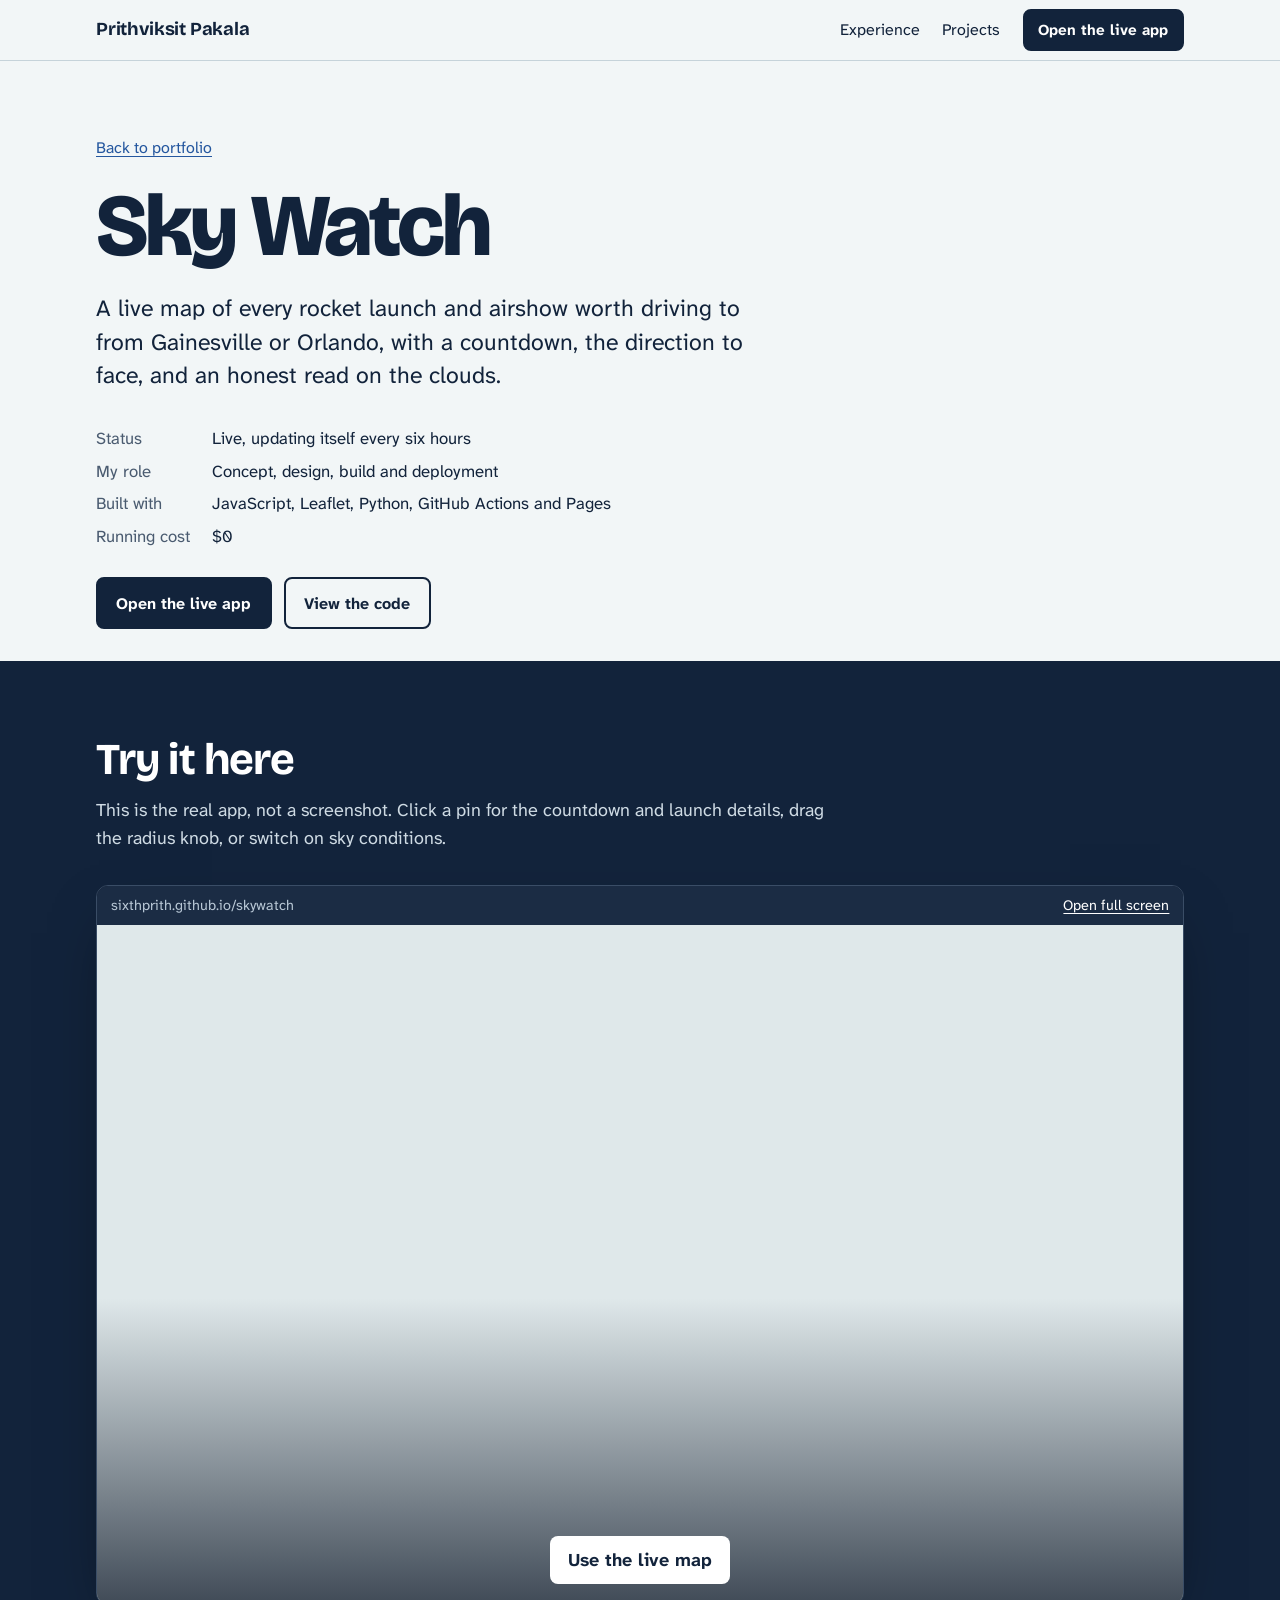
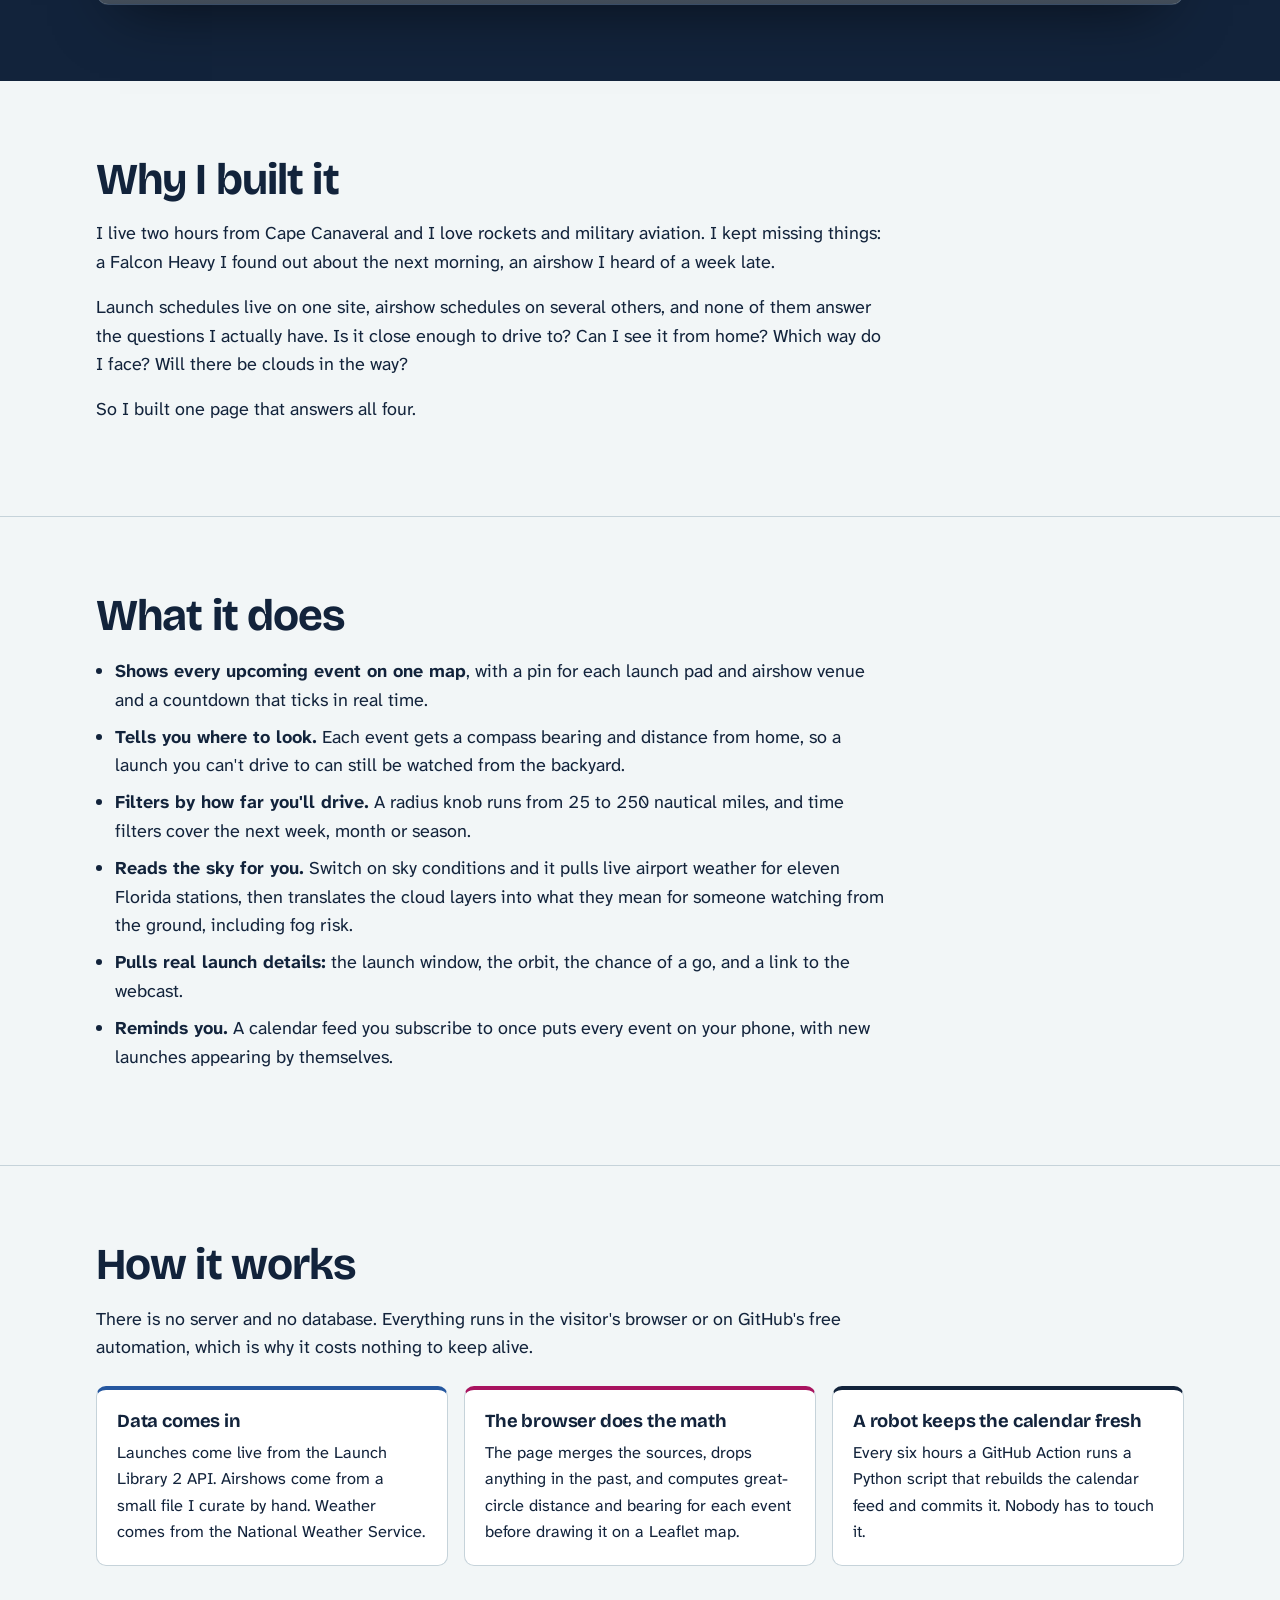
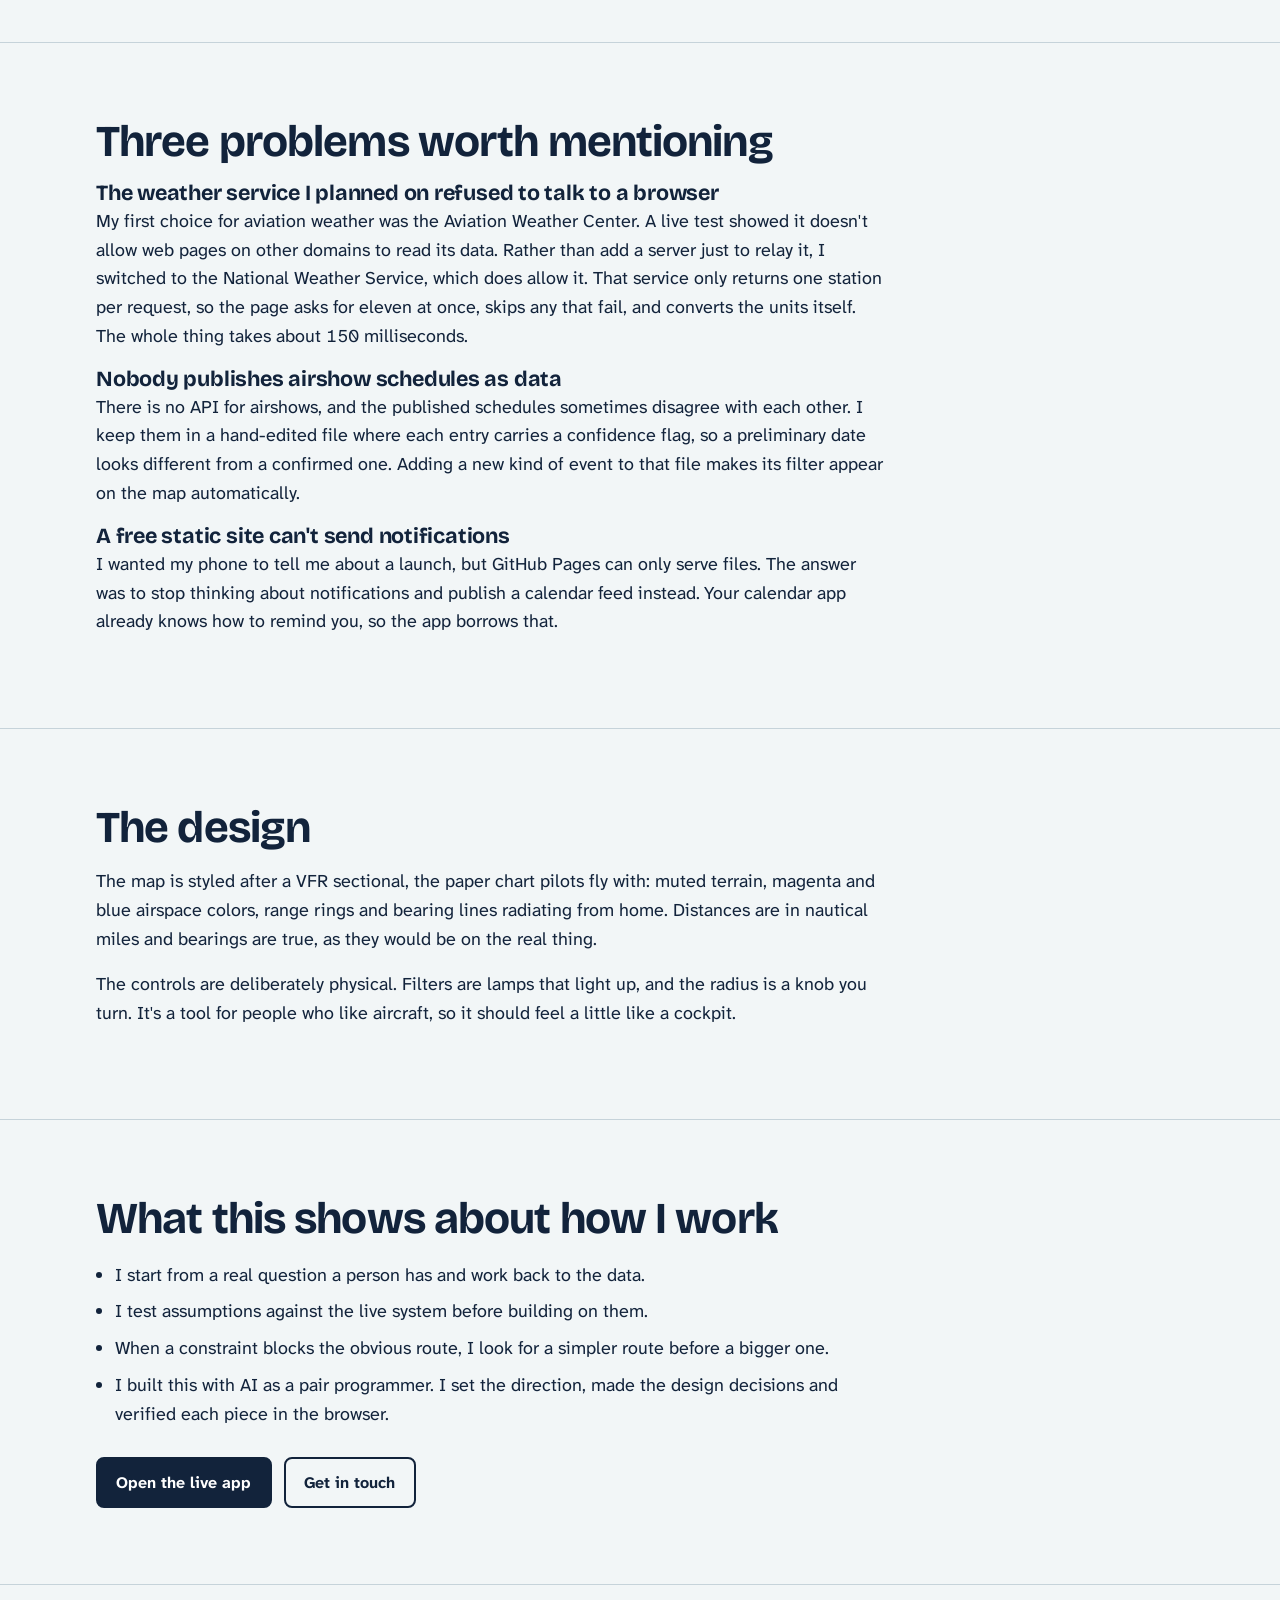
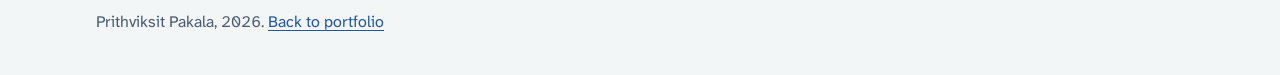
==== sky-watch.html @ 0f458277 "Add files via upload" ====
<!doctype html>
<html lang="en">
<head>
<meta charset="utf-8">
<meta name="viewport" content="width=device-width, initial-scale=1">
<title>Sky Watch | Prithviksit Pakala</title>
<meta name="description" content="How I built Sky Watch, a live map of rocket launches and airshows within driving distance of Gainesville and Orlando, Florida.">
<meta property="og:title" content="Sky Watch: a launch and airshow tracker for the Space Coast">
<meta property="og:description" content="Live launch data, real aviation weather, zero hosting cost.">
<link rel="preconnect" href="https://fonts.googleapis.com">
<link rel="preconnect" href="https://fonts.gstatic.com" crossorigin>
<link href="https://fonts.googleapis.com/css2?family=Atkinson+Hyperlegible+Next:wght@400;700&family=Bricolage+Grotesque:opsz,wght@12..96,700;12..96,800&display=swap" rel="stylesheet">
<link rel="stylesheet" href="style.css">
</head>
<body>
<a class="skip" href="#main">Skip to content</a>

<header class="top">
  <div class="wrap">
    <a class="brand" href="index.html">Prithviksit Pakala</a>
    <nav aria-label="Main">
      <a class="hide-sm" href="index.html#experience">Experience</a>
      <a class="hide-sm" href="index.html#projects">Projects</a>
      <a class="btn small" href="https://sixthprith.github.io/skywatch/" target="_blank" rel="noopener">Open the live app</a>
    </nav>
  </div>
</header>

<main id="main">

<div class="case-hero">
  <div class="wrap">
    <a class="back" href="index.html">Back to portfolio</a>
    <h1>Sky Watch</h1>
    <p class="lede">A live map of every rocket launch and airshow worth driving to from Gainesville or Orlando, with a countdown, the direction to face, and an honest read on the clouds.</p>
    <ul class="facts">
      <li><span>Status</span> Live, updating itself every six hours</li>
      <li><span>My role</span> Concept, design, build and deployment</li>
      <li><span>Built with</span> JavaScript, Leaflet, Python, GitHub Actions and Pages</li>
      <li><span>Running cost</span> $0</li>
    </ul>
    <div class="actions">
      <a class="btn" href="https://sixthprith.github.io/skywatch/" target="_blank" rel="noopener">Open the live app</a>
      <a class="btn ghost" href="https://github.com/sixthprith/skywatch" target="_blank" rel="noopener">View the code</a>
    </div>
  </div>
</div>

<section class="demo">
  <div class="wrap">
    <div class="head">
      <h2>Try it here</h2>
      <p>This is the real app, not a screenshot. Click a pin for the countdown and launch details, drag the radius knob, or switch on sky conditions.</p>
    </div>
    <div class="frame tall">
      <div class="bar"><span>sixthprith.github.io/skywatch</span><a href="https://sixthprith.github.io/skywatch/" target="_blank" rel="noopener">Open full screen</a></div>
      <div class="view">
        <iframe src="https://sixthprith.github.io/skywatch/" title="Sky Watch live app" loading="lazy" tabindex="-1"></iframe>
        <button class="cover" type="button" data-unlock><span>Use the live map</span></button>
      </div>
    </div>
  </div>
</section>

<section class="prose">
  <div class="wrap">
    <h2>Why I built it</h2>
    <p>I live two hours from Cape Canaveral and I love rockets and military aviation. I kept missing things: a Falcon Heavy I found out about the next morning, an airshow I heard of a week late.</p>
    <p>Launch schedules live on one site, airshow schedules on several others, and none of them answer the questions I actually have. Is it close enough to drive to? Can I see it from home? Which way do I face? Will there be clouds in the way?</p>
    <p>So I built one page that answers all four.</p>
  </div>
</section>

<section class="prose">
  <div class="wrap">
    <h2>What it does</h2>
    <ul>
      <li><strong>Shows every upcoming event on one map</strong>, with a pin for each launch pad and airshow venue and a countdown that ticks in real time.</li>
      <li><strong>Tells you where to look.</strong> Each event gets a compass bearing and distance from home, so a launch you can't drive to can still be watched from the backyard.</li>
      <li><strong>Filters by how far you'll drive.</strong> A radius knob runs from 25 to 250 nautical miles, and time filters cover the next week, month or season.</li>
      <li><strong>Reads the sky for you.</strong> Switch on sky conditions and it pulls live airport weather for eleven Florida stations, then translates the cloud layers into what they mean for someone watching from the ground, including fog risk.</li>
      <li><strong>Pulls real launch details:</strong> the launch window, the orbit, the chance of a go, and a link to the webcast.</li>
      <li><strong>Reminds you.</strong> A calendar feed you subscribe to once puts every event on your phone, with new launches appearing by themselves.</li>
    </ul>
  </div>
</section>

<section class="prose">
  <div class="wrap">
    <h2>How it works</h2>
    <p>There is no server and no database. Everything runs in the visitor's browser or on GitHub's free automation, which is why it costs nothing to keep alive.</p>
    <div class="flow">
      <div>
        <h3>Data comes in</h3>
        <p>Launches come live from the Launch Library 2 API. Airshows come from a small file I curate by hand. Weather comes from the National Weather Service.</p>
      </div>
      <div>
        <h3>The browser does the math</h3>
        <p>The page merges the sources, drops anything in the past, and computes great-circle distance and bearing for each event before drawing it on a Leaflet map.</p>
      </div>
      <div>
        <h3>A robot keeps the calendar fresh</h3>
        <p>Every six hours a GitHub Action runs a Python script that rebuilds the calendar feed and commits it. Nobody has to touch it.</p>
      </div>
    </div>
  </div>
</section>

<section class="prose">
  <div class="wrap">
    <h2>Three problems worth mentioning</h2>

    <h3>The weather service I planned on refused to talk to a browser</h3>
    <p>My first choice for aviation weather was the Aviation Weather Center. A live test showed it doesn't allow web pages on other domains to read its data. Rather than add a server just to relay it, I switched to the National Weather Service, which does allow it. That service only returns one station per request, so the page asks for eleven at once, skips any that fail, and converts the units itself. The whole thing takes about 150 milliseconds.</p>

    <h3>Nobody publishes airshow schedules as data</h3>
    <p>There is no API for airshows, and the published schedules sometimes disagree with each other. I keep them in a hand-edited file where each entry carries a confidence flag, so a preliminary date looks different from a confirmed one. Adding a new kind of event to that file makes its filter appear on the map automatically.</p>

    <h3>A free static site can't send notifications</h3>
    <p>I wanted my phone to tell me about a launch, but GitHub Pages can only serve files. The answer was to stop thinking about notifications and publish a calendar feed instead. Your calendar app already knows how to remind you, so the app borrows that.</p>
  </div>
</section>

<section class="prose">
  <div class="wrap">
    <h2>The design</h2>
    <p>The map is styled after a VFR sectional, the paper chart pilots fly with: muted terrain, magenta and blue airspace colors, range rings and bearing lines radiating from home. Distances are in nautical miles and bearings are true, as they would be on the real thing.</p>
    <p>The controls are deliberately physical. Filters are lamps that light up, and the radius is a knob you turn. It's a tool for people who like aircraft, so it should feel a little like a cockpit.</p>
  </div>
</section>

<section class="prose">
  <div class="wrap">
    <h2>What this shows about how I work</h2>
    <ul>
      <li>I start from a real question a person has and work back to the data.</li>
      <li>I test assumptions against the live system before building on them.</li>
      <li>When a constraint blocks the obvious route, I look for a simpler route before a bigger one.</li>
      <li>I built this with AI as a pair programmer. I set the direction, made the design decisions and verified each piece in the browser.</li>
    </ul>
    <div class="actions">
      <a class="btn" href="https://sixthprith.github.io/skywatch/" target="_blank" rel="noopener">Open the live app</a>
      <a class="btn ghost" href="index.html#contact">Get in touch</a>
    </div>
  </div>
</section>

</main>

<footer>
  <div class="wrap">Prithviksit Pakala, 2026. <a href="index.html">Back to portfolio</a></div>
</footer>

<script>
  document.querySelectorAll('[data-unlock]').forEach(function (b) {
    b.addEventListener('click', function () {
      var f = b.parentNode.querySelector('iframe');
      f.removeAttribute('tabindex');
      b.remove();
      f.focus();
    });
  });
</script>
</body>
</html>
---- style.css ----
/* Prithviksit Pakala — portfolio
   Palette borrowed from a VFR sectional chart: cool chart paper, ink navy,
   airspace magenta and blue. */
:root {
  --paper: #f2f6f7;
  --panel: #ffffff;
  --wash: #e2ebef;
  --line: #c6d3da;
  --ink: #12233b;
  --muted: #4a5b70;
  --magenta: #a8135f;
  --blue: #25579f;
  --display: "Bricolage Grotesque", "Arial Narrow", system-ui, sans-serif;
  --body: "Atkinson Hyperlegible Next", "Atkinson Hyperlegible", system-ui, -apple-system, "Segoe UI", sans-serif;
}

*, *::before, *::after { box-sizing: border-box; }
html { scroll-behavior: smooth; -webkit-text-size-adjust: 100%; }
body {
  margin: 0;
  background: var(--paper);
  color: var(--ink);
  font-family: var(--body);
  font-size: 1.125rem;
  line-height: 1.6;
  font-variant-numeric: tabular-nums;
}
img, svg, iframe { max-width: 100%; display: block; }
a { color: var(--blue); text-underline-offset: 0.18em; text-decoration-thickness: 1px; }
a:hover { color: var(--magenta); }
:focus-visible { outline: 3px solid var(--magenta); outline-offset: 3px; border-radius: 4px; }

.wrap { width: min(100% - 2.5rem, 68rem); margin-inline: auto; }
.skip { position: absolute; left: -999px; }
.skip:focus { left: 1rem; top: 1rem; background: var(--panel); padding: 0.5rem 1rem; z-index: 20; }

/* ---------- header ---------- */
.top {
  position: sticky; top: 0; z-index: 10;
  background: rgba(242, 246, 247, 0.92);
  backdrop-filter: blur(8px);
  border-bottom: 1px solid var(--line);
}
.top .wrap { display: flex; align-items: center; justify-content: space-between; gap: 1rem; min-height: 3.75rem; }
.brand { font-family: var(--display); font-weight: 700; font-size: 1.15rem; color: var(--ink); text-decoration: none; letter-spacing: -0.01em; }
.top nav { display: flex; align-items: center; gap: 1.4rem; font-size: 1rem; }
.top nav a { color: var(--ink); text-decoration: none; }
.top nav a:hover { color: var(--magenta); }
.top nav a.btn { color: #fff; }
@media (max-width: 720px) { .top nav a.hide-sm { display: none; } }

/* ---------- buttons ---------- */
.btn {
  display: inline-block;
  font: inherit; font-weight: 700; font-size: 1rem;
  padding: 0.7rem 1.15rem;
  border-radius: 8px;
  border: 2px solid var(--ink);
  background: var(--ink); color: #fff;
  text-decoration: none; cursor: pointer;
}
.btn:hover { background: var(--magenta); border-color: var(--magenta); color: #fff; }
.btn.ghost { background: transparent; color: var(--ink); }
.btn.ghost:hover { background: var(--ink); border-color: var(--ink); color: #fff; }
.btn.small { padding: 0.4rem 0.85rem; font-size: 0.95rem; }
.actions { display: flex; flex-wrap: wrap; gap: 0.75rem; margin-top: 1.75rem; }

/* ---------- type ---------- */
h1, h2, h3 { font-family: var(--display); line-height: 1.05; letter-spacing: -0.02em; margin: 0; }
h1 { font-size: clamp(2.9rem, 8.2vw, 6rem); font-weight: 800; letter-spacing: -0.035em; line-height: 0.95; }
h2 { font-size: clamp(1.9rem, 4vw, 2.75rem); font-weight: 700; }
h3 { font-size: 1.35rem; font-weight: 700; line-height: 1.2; letter-spacing: -0.01em; }
p { margin: 0 0 1rem; max-width: 62ch; }
.lede { font-size: clamp(1.2rem, 2.2vw, 1.45rem); line-height: 1.45; max-width: 34ch; margin-top: 1.5rem; }
.muted { color: var(--muted); }

/* ---------- hero ---------- */
.hero { padding: clamp(2.5rem, 7vw, 5.5rem) 0 clamp(2.5rem, 6vw, 4.5rem); }
.hero .wrap { display: grid; grid-template-columns: 1.15fr 0.85fr; gap: clamp(1.5rem, 5vw, 4rem); align-items: center; }
.hero figure { margin: 0; }
.hero figcaption { font-size: 1rem; color: var(--muted); margin-top: 0.75rem; max-width: 40ch; }
.facts { list-style: none; padding: 0; margin: 2rem 0 0; display: grid; gap: 0.35rem; font-size: 1.05rem; }
.facts li { display: grid; grid-template-columns: 6.5rem 1fr; gap: 0.75rem; }
.facts span { color: var(--muted); }
@media (max-width: 860px) {
  .hero .wrap { grid-template-columns: 1fr; }
  .hero figure { max-width: 22rem; }
}

/* chart illustration */
.chart .ring { fill: none; stroke: var(--blue); stroke-width: 1.2; opacity: 0.55; }
.chart .ring.dash { stroke-dasharray: 5 6; }
.chart .tick { stroke: var(--ink); stroke-width: 1; opacity: 0.45; }
.chart .bearing { stroke: var(--magenta); stroke-width: 2.5; stroke-linecap: round; stroke-dasharray: 164; stroke-dashoffset: 164; animation: draw 1.4s 0.4s ease-out forwards; }
.chart .dot { fill: var(--ink); }
.chart .pin { fill: var(--magenta); }
.chart text { font-family: var(--body); font-size: 12.5px; fill: var(--ink); }
.chart text.soft { fill: var(--muted); font-size: 11px; }
.chart text.hot { fill: var(--magenta); font-weight: 700; }
@keyframes draw { to { stroke-dashoffset: 0; } }
@media (prefers-reduced-motion: reduce) {
  .chart .bearing { animation: none; stroke-dashoffset: 0; }
  html { scroll-behavior: auto; }
}

/* ---------- sections ---------- */
section { padding: clamp(2.75rem, 6vw, 4.75rem) 0; }
section + section { border-top: 1px solid var(--line); }
.head { margin-bottom: 2rem; }
.head p { margin-top: 0.75rem; color: var(--muted); }

/* featured project */
.feature { background: var(--ink); color: #eef3f6; border-top: 0; }
.feature + section { border-top: 0; }
.feature .wrap { display: grid; grid-template-columns: 0.9fr 1.1fr; gap: clamp(1.5rem, 4vw, 3.5rem); align-items: center; }
.feature h2 { color: #fff; }
.feature p { color: #cfdbe4; }
.feature .tagline { color: #f3a9cf; font-weight: 700; margin-bottom: 0.6rem; }
.feature .btn { background: #fff; color: var(--ink); border-color: #fff; }
.feature .btn:hover { background: var(--magenta); border-color: var(--magenta); color: #fff; }
.feature .btn.ghost { background: transparent; color: #fff; border-color: #8fa3b8; }
.feature .btn.ghost:hover { background: #fff; color: var(--ink); border-color: #fff; }
@media (max-width: 860px) { .feature .wrap { grid-template-columns: 1fr; } }

/* live app frame */
.frame { border-radius: 12px; overflow: hidden; background: #0b1626; border: 1px solid #3a4d66; box-shadow: 0 24px 60px -24px rgba(0, 0, 0, 0.6); }
.frame .bar { display: flex; align-items: center; justify-content: space-between; gap: 0.75rem; padding: 0.5rem 0.85rem; font-size: 0.9rem; color: #b9c8d6; background: #1b2c44; }
.frame .bar a { color: #fff; }
.frame .view { position: relative; aspect-ratio: 4 / 3; }
.frame.tall .view { aspect-ratio: 16 / 10; min-height: 26rem; }
.frame iframe { width: 100%; height: 100%; border: 0; background: #dfe8ea; }
.frame .cover {
  position: absolute; inset: 0; display: grid; place-items: end center; padding-bottom: 1.25rem;
  background: linear-gradient(to top, rgba(11, 22, 38, 0.75), rgba(11, 22, 38, 0) 45%);
  border: 0; cursor: pointer; font: inherit;
}
.frame .cover span { background: #fff; color: var(--ink); font-weight: 700; padding: 0.6rem 1.1rem; border-radius: 8px; }
.frame .cover:hover span { background: var(--magenta); color: #fff; }

/* experience timeline — a real sequence, so it gets a spine */
.route { list-style: none; margin: 0; padding: 0; }
.route > li { display: grid; grid-template-columns: 11rem 1fr; gap: 1.5rem; padding: 0 0 2.5rem; position: relative; }
.route > li:last-child { padding-bottom: 0; }
.route .when { color: var(--muted); font-size: 1rem; padding-top: 0.2rem; }
.route .what { border-left: 2px solid var(--line); padding-left: 1.75rem; position: relative; }
.route .what::before { content: ""; position: absolute; left: -8px; top: 0.4rem; width: 14px; height: 14px; border-radius: 50%; background: var(--paper); border: 3px solid var(--magenta); }
.route .org { color: var(--muted); margin: 0.2rem 0 0.75rem; }
.route ul { margin: 0; padding-left: 1.1rem; max-width: 64ch; }
.route ul li { margin-bottom: 0.4rem; }
.route strong { color: var(--ink); }
@media (max-width: 720px) {
  .route > li { grid-template-columns: 1fr; gap: 0.35rem; }
}

/* two-up project notes */
.pair { display: grid; grid-template-columns: repeat(2, 1fr); gap: 1.25rem; }
.note { background: var(--panel); border: 1px solid var(--line); border-radius: 12px; padding: 1.6rem; }
.note h3 { margin-bottom: 0.6rem; }
.note p:last-child { margin-bottom: 0; }
.note .result { font-weight: 700; color: var(--magenta); }
@media (max-width: 720px) { .pair { grid-template-columns: 1fr; } }

/* skills + education as plain definition rows */
.rows { margin: 0; display: grid; gap: 0; }
.rows > div { display: grid; grid-template-columns: 14rem 1fr; gap: 1.5rem; padding: 1.1rem 0; border-top: 1px solid var(--line); }
.rows > div:first-child { border-top: 0; padding-top: 0; }
.rows dt { font-family: var(--display); font-weight: 700; font-size: 1.15rem; }
.rows dd { margin: 0; max-width: 62ch; }
.rows dd small { display: block; color: var(--muted); font-size: 1rem; }
@media (max-width: 720px) { .rows > div { grid-template-columns: 1fr; gap: 0.25rem; } }

/* contact */
.contact h2 { font-size: clamp(2.2rem, 6vw, 4rem); max-width: 16ch; }
footer { border-top: 1px solid var(--line); padding: 1.5rem 0 2.5rem; color: var(--muted); font-size: 1rem; }

/* ---------- case study page ---------- */
.case-hero { padding: clamp(2.5rem, 6vw, 4.5rem) 0 2rem; }
.case-hero h1 { font-size: clamp(2.8rem, 8vw, 5.5rem); }
.case-hero .lede { max-width: 46ch; }
.back { display: inline-block; margin-bottom: 1.5rem; font-size: 1rem; }
.prose h2 { margin-bottom: 1rem; }
.prose p, .prose ul { max-width: 66ch; }
.prose ul { padding-left: 1.2rem; }
.prose li { margin-bottom: 0.5rem; }
.flow { display: grid; grid-template-columns: repeat(3, 1fr); gap: 1rem; margin-top: 1.5rem; }
.flow div { background: var(--panel); border: 1px solid var(--line); border-top: 4px solid var(--blue); border-radius: 10px; padding: 1.25rem; }
.flow div:nth-child(2) { border-top-color: var(--magenta); }
.flow div:nth-child(3) { border-top-color: var(--ink); }
.flow h3 { font-size: 1.15rem; margin-bottom: 0.5rem; }
.flow p { font-size: 1.02rem; margin: 0; }
@media (max-width: 820px) { .flow { grid-template-columns: 1fr; } }
.demo { background: var(--ink); border-top: 0; }
.demo h2, .demo p { color: #fff; }
.demo p { color: #cfdbe4; }
.demo + section { border-top: 0; }

/* three project notes */
.pair.trio { grid-template-columns: repeat(3, 1fr); }
@media (max-width: 900px) { .pair.trio { grid-template-columns: 1fr; } }
.route .when { line-height: 1.45; }
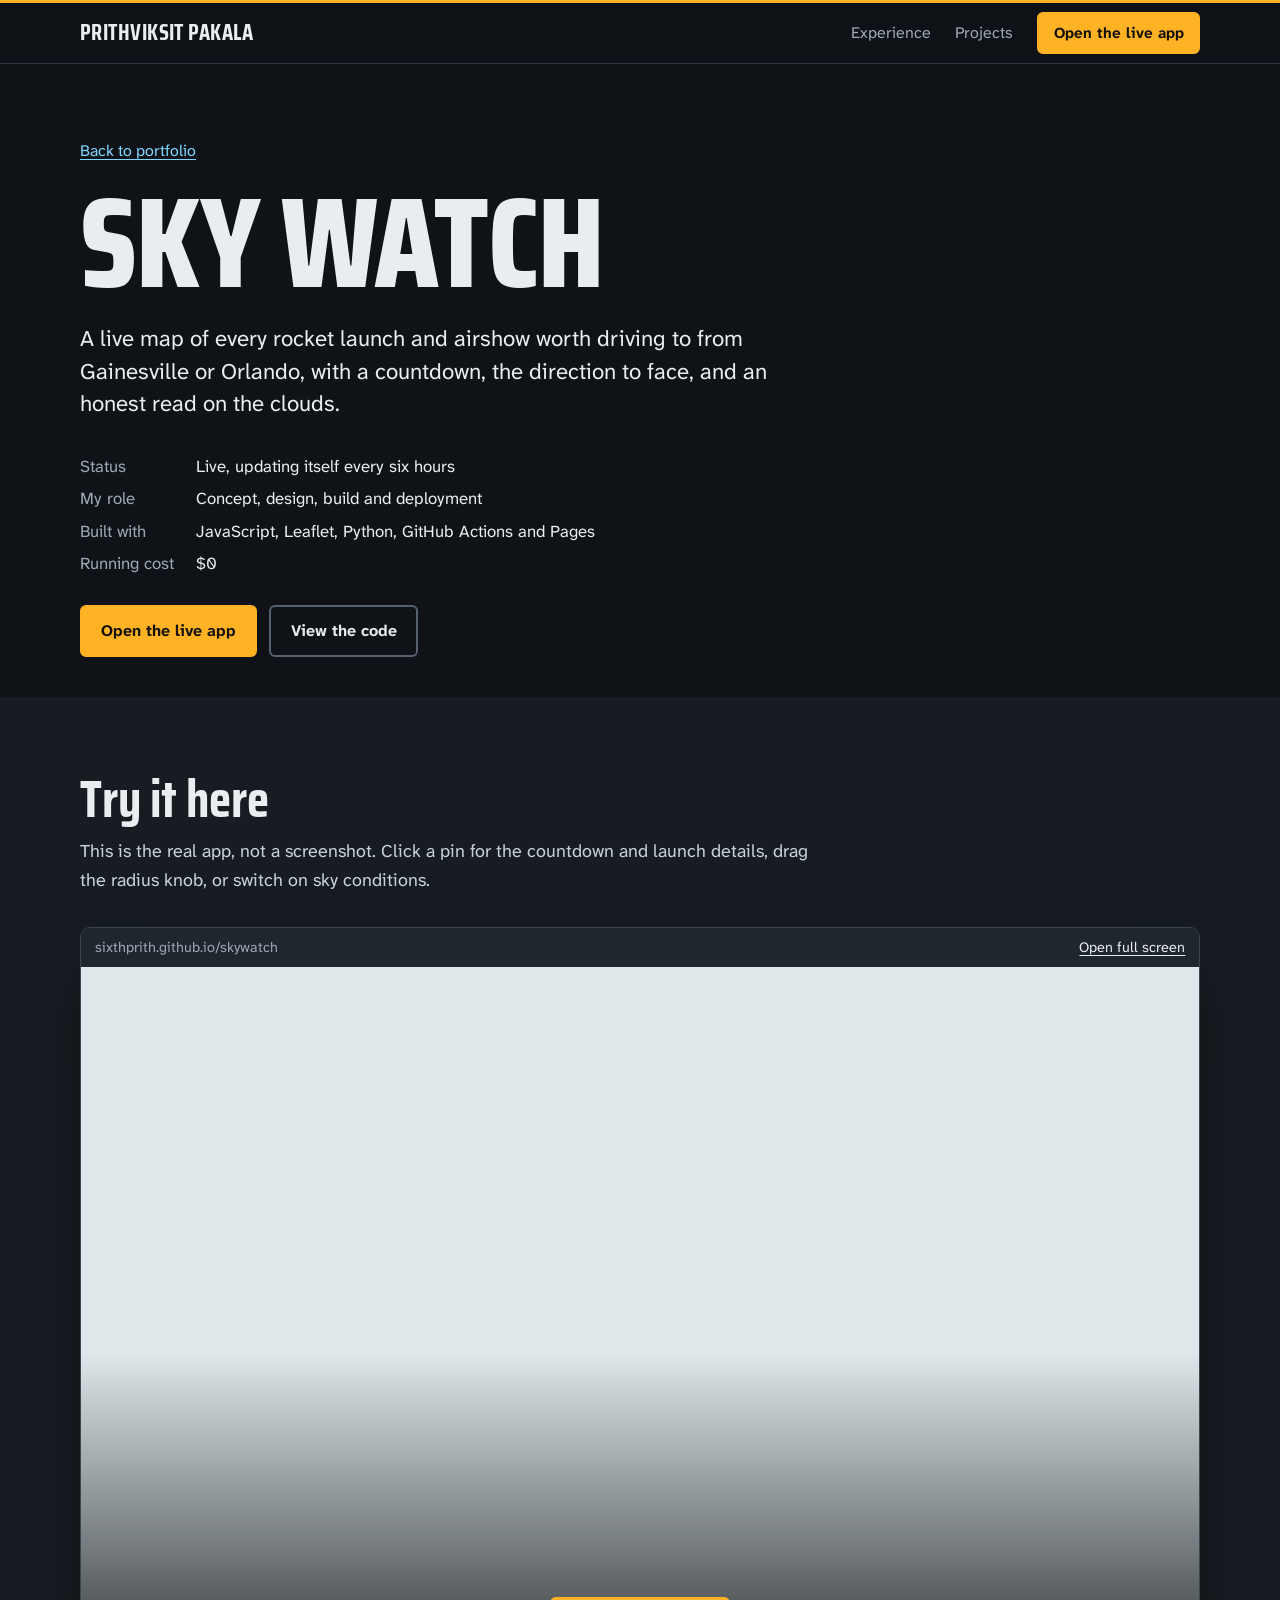
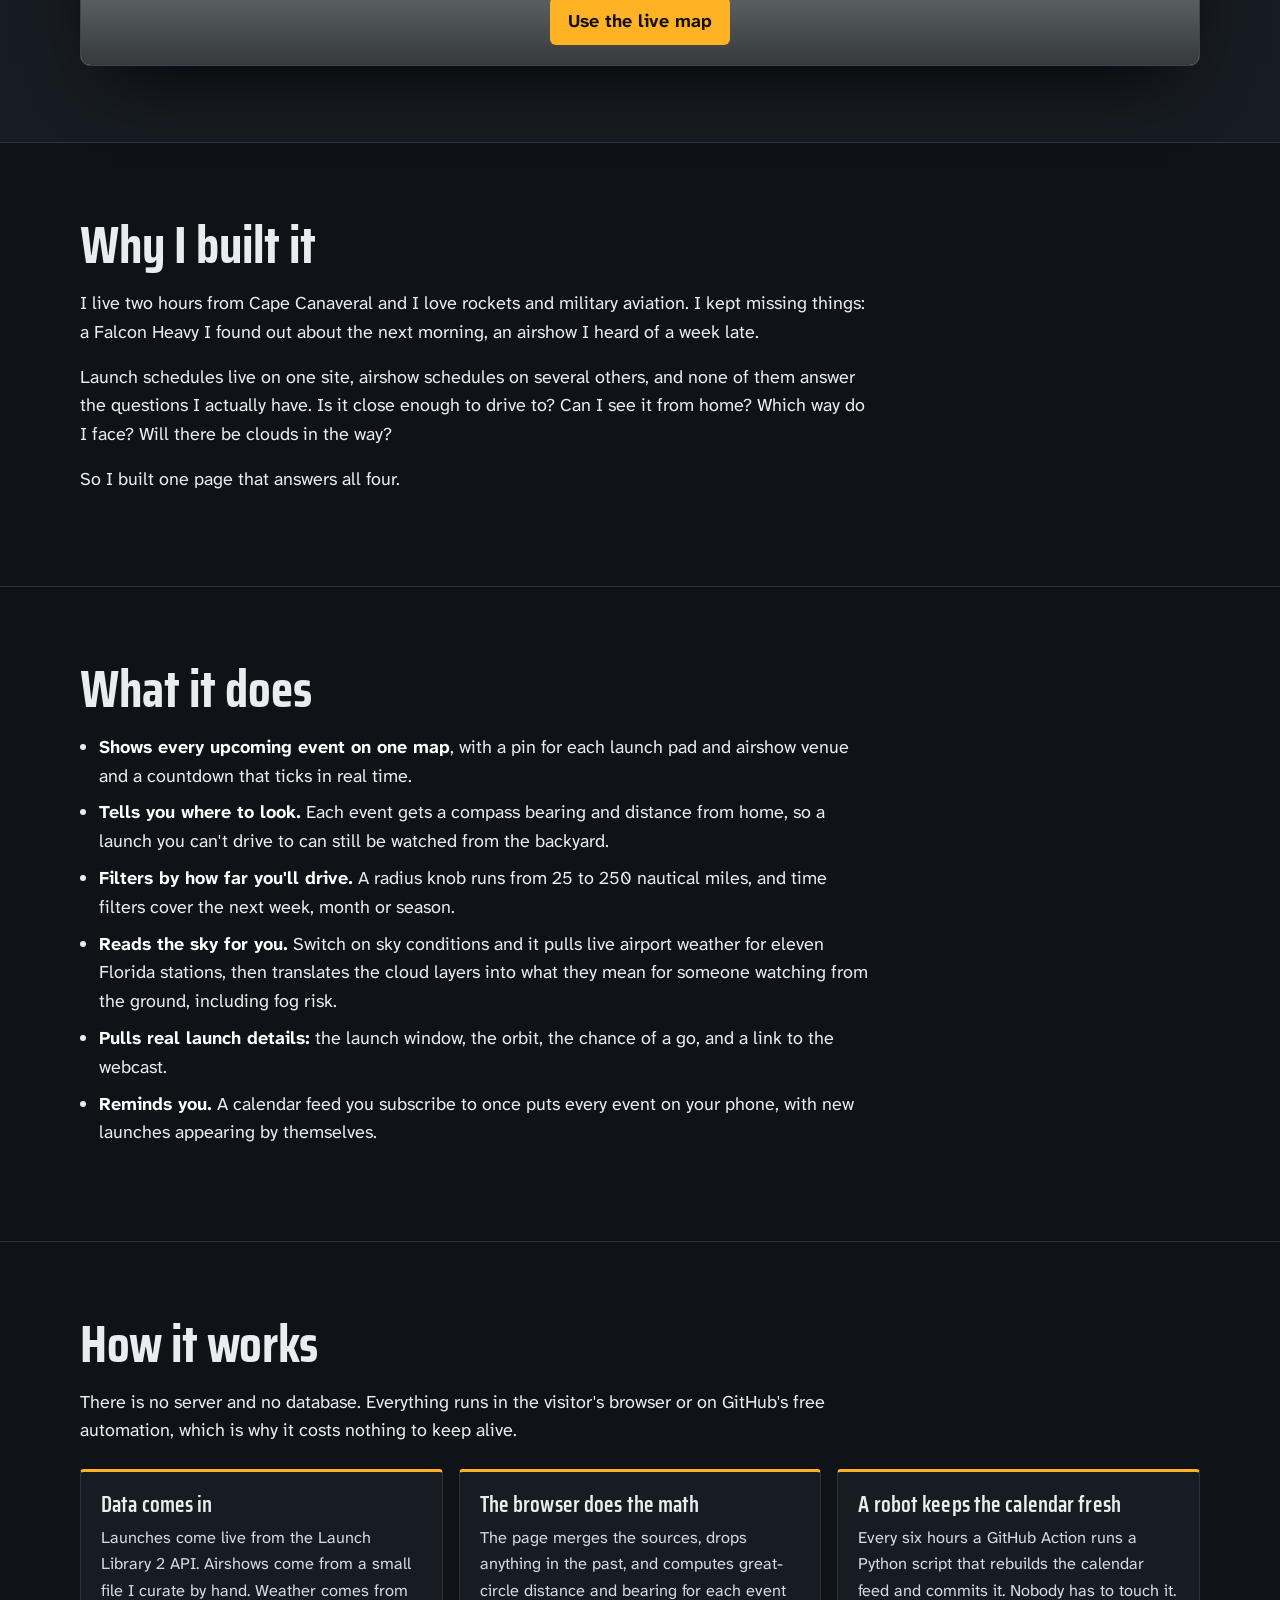
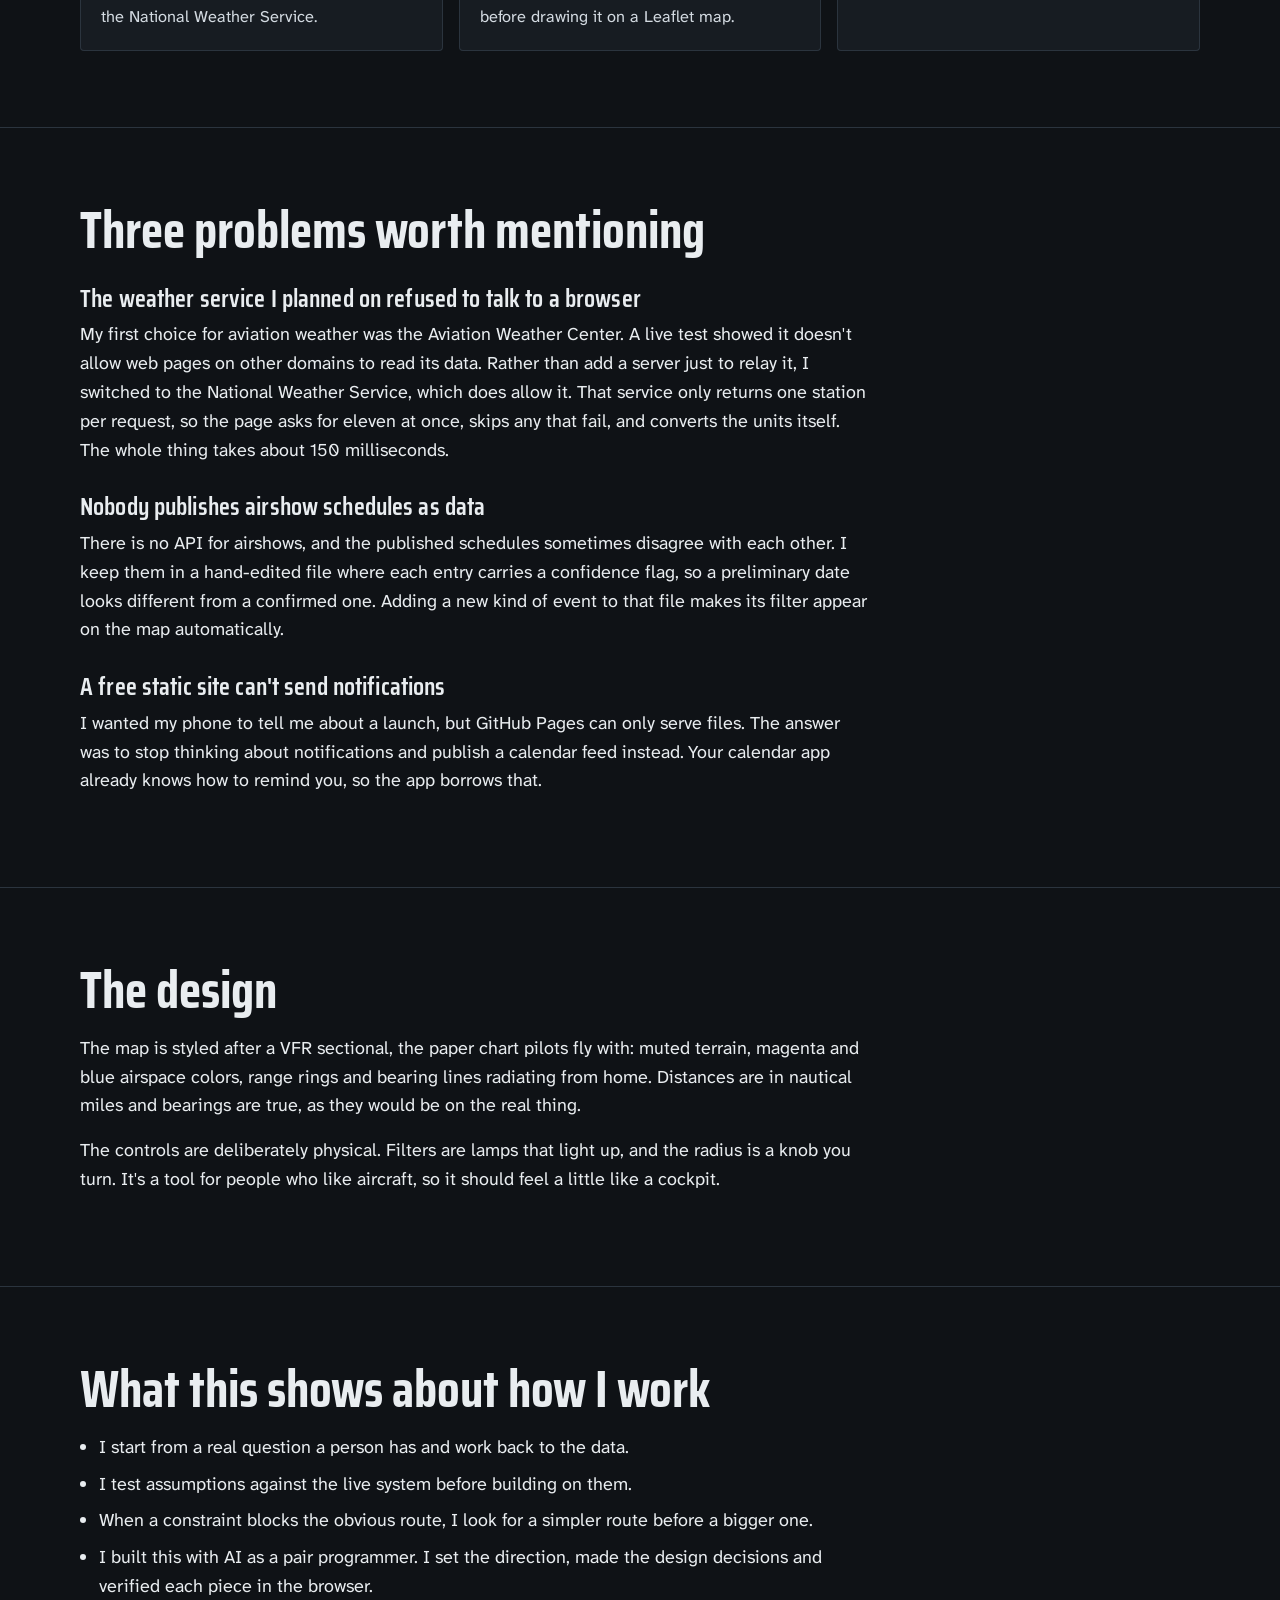
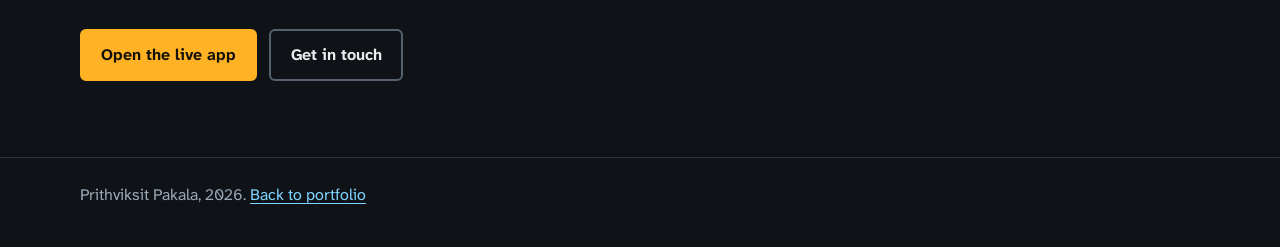
==== commit bd2dbcdd: "Redesign: dark theme, 3D engine hero, deal-won note" ====
--- a/sky-watch.html
+++ b/sky-watch.html
@@ -9,8 +9,8 @@
 <meta property="og:description" content="Live launch data, real aviation weather, zero hosting cost.">
 <link rel="preconnect" href="https://fonts.googleapis.com">
 <link rel="preconnect" href="https://fonts.gstatic.com" crossorigin>
-<link href="https://fonts.googleapis.com/css2?family=Atkinson+Hyperlegible+Next:wght@400;700&family=Bricolage+Grotesque:opsz,wght@12..96,700;12..96,800&display=swap" rel="stylesheet">
-<link rel="stylesheet" href="style.css">
+<link href="https://fonts.googleapis.com/css2?family=Atkinson+Hyperlegible+Next:wght@400;700&family=Saira+Condensed:wght@600;700;800&display=swap" rel="stylesheet">
+<link rel="stylesheet" href="style.css?v=4">
 </head>
 <body>
 <a class="skip" href="#main">Skip to content</a>
--- a/style.css
+++ b/style.css
@@ -1,106 +1,120 @@
 /* Prithviksit Pakala — portfolio
-   Palette borrowed from a VFR sectional chart: cool chart paper, ink navy,
-   airspace magenta and blue. */
+   Hangar at night: carbon surfaces, machined-aluminium type,
+   one amber instrument light. */
 :root {
-  --paper: #f2f6f7;
-  --panel: #ffffff;
-  --wash: #e2ebef;
-  --line: #c6d3da;
-  --ink: #12233b;
-  --muted: #4a5b70;
-  --magenta: #a8135f;
-  --blue: #25579f;
-  --display: "Bricolage Grotesque", "Arial Narrow", system-ui, sans-serif;
+  --bg: #0f1216;
+  --panel: #171c22;
+  --raise: #1f262e;
+  --line: #2b343e;
+  --text: #e9edf0;
+  --muted: #9ba8b5;
+  --amber: #ffb224;
+  --link: #7fd4ff;
+  --display: "Saira Condensed", "Arial Narrow", "Helvetica Neue", sans-serif;
   --body: "Atkinson Hyperlegible Next", "Atkinson Hyperlegible", system-ui, -apple-system, "Segoe UI", sans-serif;
 }
 
 *, *::before, *::after { box-sizing: border-box; }
-html { scroll-behavior: smooth; -webkit-text-size-adjust: 100%; }
+html { scroll-behavior: smooth; -webkit-text-size-adjust: 100%; background: var(--bg); }
 body {
   margin: 0;
-  background: var(--paper);
-  color: var(--ink);
+  background: var(--bg);
+  color: var(--text);
   font-family: var(--body);
   font-size: 1.125rem;
   line-height: 1.6;
-  font-variant-numeric: tabular-nums;
-}
-img, svg, iframe { max-width: 100%; display: block; }
-a { color: var(--blue); text-underline-offset: 0.18em; text-decoration-thickness: 1px; }
-a:hover { color: var(--magenta); }
-:focus-visible { outline: 3px solid var(--magenta); outline-offset: 3px; border-radius: 4px; }
-
-.wrap { width: min(100% - 2.5rem, 68rem); margin-inline: auto; }
+  border-top: 3px solid var(--amber);
+}
+img, svg, iframe, canvas { max-width: 100%; display: block; }
+a { color: var(--link); text-underline-offset: 0.18em; text-decoration-thickness: 1px; }
+a:hover { color: var(--amber); }
+:focus-visible { outline: 3px solid var(--amber); outline-offset: 3px; border-radius: 4px; }
+::selection { background: var(--amber); color: #14110a; }
+
+.wrap { width: min(100% - 2.5rem, 70rem); margin-inline: auto; }
 .skip { position: absolute; left: -999px; }
 .skip:focus { left: 1rem; top: 1rem; background: var(--panel); padding: 0.5rem 1rem; z-index: 20; }
 
 /* ---------- header ---------- */
 .top {
   position: sticky; top: 0; z-index: 10;
-  background: rgba(242, 246, 247, 0.92);
-  backdrop-filter: blur(8px);
+  background: rgba(15, 18, 22, 0.88);
+  backdrop-filter: blur(10px);
   border-bottom: 1px solid var(--line);
 }
 .top .wrap { display: flex; align-items: center; justify-content: space-between; gap: 1rem; min-height: 3.75rem; }
-.brand { font-family: var(--display); font-weight: 700; font-size: 1.15rem; color: var(--ink); text-decoration: none; letter-spacing: -0.01em; }
-.top nav { display: flex; align-items: center; gap: 1.4rem; font-size: 1rem; }
-.top nav a { color: var(--ink); text-decoration: none; }
-.top nav a:hover { color: var(--magenta); }
-.top nav a.btn { color: #fff; }
+.brand { font-family: var(--display); font-weight: 700; font-size: 1.4rem; letter-spacing: 0.02em; text-transform: uppercase; color: var(--text); text-decoration: none; }
+.top nav { display: flex; align-items: center; gap: 1.5rem; font-size: 1rem; }
+.top nav a { color: var(--muted); text-decoration: none; }
+.top nav a:hover { color: var(--text); }
 @media (max-width: 720px) { .top nav a.hide-sm { display: none; } }
 
 /* ---------- buttons ---------- */
-.btn {
+.btn, .top nav a.btn {
   display: inline-block;
   font: inherit; font-weight: 700; font-size: 1rem;
-  padding: 0.7rem 1.15rem;
-  border-radius: 8px;
-  border: 2px solid var(--ink);
-  background: var(--ink); color: #fff;
+  padding: 0.7rem 1.2rem;
+  border-radius: 6px;
+  border: 2px solid var(--amber);
+  background: var(--amber); color: #14110a;
   text-decoration: none; cursor: pointer;
 }
-.btn:hover { background: var(--magenta); border-color: var(--magenta); color: #fff; }
-.btn.ghost { background: transparent; color: var(--ink); }
-.btn.ghost:hover { background: var(--ink); border-color: var(--ink); color: #fff; }
-.btn.small { padding: 0.4rem 0.85rem; font-size: 0.95rem; }
+.btn:hover, .top nav a.btn:hover { background: #ffc85a; border-color: #ffc85a; color: #14110a; }
+.btn.ghost { background: transparent; color: var(--text); border-color: #55616e; }
+.btn.ghost:hover { background: transparent; border-color: var(--amber); color: var(--amber); }
+.btn.small, .top nav a.btn.small { padding: 0.4rem 0.9rem; font-size: 0.95rem; }
 .actions { display: flex; flex-wrap: wrap; gap: 0.75rem; margin-top: 1.75rem; }
 
 /* ---------- type ---------- */
-h1, h2, h3 { font-family: var(--display); line-height: 1.05; letter-spacing: -0.02em; margin: 0; }
-h1 { font-size: clamp(2.9rem, 8.2vw, 6rem); font-weight: 800; letter-spacing: -0.035em; line-height: 0.95; }
-h2 { font-size: clamp(1.9rem, 4vw, 2.75rem); font-weight: 700; }
-h3 { font-size: 1.35rem; font-weight: 700; line-height: 1.2; letter-spacing: -0.01em; }
+h1, h2, h3 { font-family: var(--display); margin: 0; }
+h1 { font-size: clamp(3.6rem, 10.5vw, 8rem); font-weight: 800; line-height: 0.86; letter-spacing: -0.005em; text-transform: uppercase; }
+h2 { font-size: clamp(2.2rem, 4.6vw, 3.25rem); font-weight: 700; line-height: 1; }
+h3 { font-size: 1.6rem; font-weight: 600; line-height: 1.12; letter-spacing: 0.005em; }
 p { margin: 0 0 1rem; max-width: 62ch; }
-.lede { font-size: clamp(1.2rem, 2.2vw, 1.45rem); line-height: 1.45; max-width: 34ch; margin-top: 1.5rem; }
+.lede { font-size: clamp(1.2rem, 2.1vw, 1.4rem); line-height: 1.45; max-width: 36ch; margin-top: 1.6rem; }
 .muted { color: var(--muted); }
 
 /* ---------- hero ---------- */
-.hero { padding: clamp(2.5rem, 7vw, 5.5rem) 0 clamp(2.5rem, 6vw, 4.5rem); }
-.hero .wrap { display: grid; grid-template-columns: 1.15fr 0.85fr; gap: clamp(1.5rem, 5vw, 4rem); align-items: center; }
+.hero { position: relative; padding: clamp(2.5rem, 6vw, 4.5rem) 0 clamp(2rem, 5vw, 3.5rem); overflow: hidden; }
+.hero::before { /* drafting grid, fading out toward the edges */
+  content: ""; position: absolute; inset: 0; pointer-events: none;
+  background-image: linear-gradient(var(--line) 1px, transparent 1px), linear-gradient(90deg, var(--line) 1px, transparent 1px);
+  background-size: 56px 56px;
+  opacity: 0.5;
+  -webkit-mask-image: radial-gradient(ellipse 60% 75% at 72% 45%, #000 10%, transparent 75%);
+          mask-image: radial-gradient(ellipse 60% 75% at 72% 45%, #000 10%, transparent 75%);
+}
+.hero .wrap { position: relative; display: grid; grid-template-columns: minmax(0, 1.05fr) minmax(0, 0.95fr); gap: clamp(1rem, 4vw, 3rem); align-items: center; }
 .hero figure { margin: 0; }
-.hero figcaption { font-size: 1rem; color: var(--muted); margin-top: 0.75rem; max-width: 40ch; }
 .facts { list-style: none; padding: 0; margin: 2rem 0 0; display: grid; gap: 0.35rem; font-size: 1.05rem; }
 .facts li { display: grid; grid-template-columns: 6.5rem 1fr; gap: 0.75rem; }
 .facts span { color: var(--muted); }
+
+#engine { width: 100%; aspect-ratio: 1; cursor: grab; touch-action: pan-y; outline-offset: -6px; }
+#engine.held { cursor: grabbing; }
+.gauge { display: grid; grid-template-columns: auto 1fr auto; align-items: center; gap: 0.9rem; max-width: 26rem; margin: 0 auto; color: var(--muted); font-size: 1rem; }
+.gauge output { font-family: var(--display); font-weight: 700; font-size: 1.7rem; line-height: 1; color: var(--amber); min-width: 3.2ch; text-align: right; font-variant-numeric: tabular-nums; }
+.gauge .track { height: 6px; background: var(--raise); border-radius: 3px; overflow: hidden; }
+.gauge .track i { display: block; height: 100%; background: var(--amber); transform-origin: 0 50%; transform: scaleX(0); }
+.hero figcaption { color: var(--muted); font-size: 1rem; text-align: center; margin: 0.6rem auto 0; max-width: 34ch; }
 @media (max-width: 860px) {
   .hero .wrap { grid-template-columns: 1fr; }
-  .hero figure { max-width: 22rem; }
-}
-
-/* chart illustration */
-.chart .ring { fill: none; stroke: var(--blue); stroke-width: 1.2; opacity: 0.55; }
-.chart .ring.dash { stroke-dasharray: 5 6; }
-.chart .tick { stroke: var(--ink); stroke-width: 1; opacity: 0.45; }
-.chart .bearing { stroke: var(--magenta); stroke-width: 2.5; stroke-linecap: round; stroke-dasharray: 164; stroke-dashoffset: 164; animation: draw 1.4s 0.4s ease-out forwards; }
-.chart .dot { fill: var(--ink); }
-.chart .pin { fill: var(--magenta); }
-.chart text { font-family: var(--body); font-size: 12.5px; fill: var(--ink); }
-.chart text.soft { fill: var(--muted); font-size: 11px; }
-.chart text.hot { fill: var(--magenta); font-weight: 700; }
-@keyframes draw { to { stroke-dashoffset: 0; } }
-@media (prefers-reduced-motion: reduce) {
-  .chart .bearing { animation: none; stroke-dashoffset: 0; }
-  html { scroll-behavior: auto; }
+  .hero figure { max-width: 20rem; margin: 1.5rem auto 0; }
+  .hero::before { -webkit-mask-image: radial-gradient(ellipse 90% 45% at 50% 22%, #000 10%, transparent 75%); mask-image: radial-gradient(ellipse 90% 45% at 50% 22%, #000 10%, transparent 75%); }
+}
+
+/* data plate: four numbers a recruiter can repeat */
+.plate { border-block: 1px solid var(--line); background: var(--panel); }
+.plate dl { margin: 0; display: grid; grid-template-columns: repeat(4, 1fr); }
+.plate div { padding: 1.5rem 1.25rem 1.4rem 0; }
+.plate div + div { padding-left: 1.5rem; border-left: 1px solid var(--line); }
+.plate dt { font-family: var(--display); font-weight: 700; font-size: clamp(2.4rem, 4.5vw, 3.4rem); line-height: 1; color: var(--text); }
+.plate dt b { color: var(--amber); font-weight: 700; }
+.plate dd { margin: 0.4rem 0 0; color: var(--muted); font-size: 1rem; line-height: 1.4; }
+@media (max-width: 860px) {
+  .plate dl { grid-template-columns: repeat(2, 1fr); }
+  .plate div:nth-child(3) { padding-left: 0; border-left: 0; }
+  .plate div:nth-child(n+3) { border-top: 1px solid var(--line); }
 }
 
 /* ---------- sections ---------- */
@@ -110,91 +124,100 @@
 .head p { margin-top: 0.75rem; color: var(--muted); }
 
 /* featured project */
-.feature { background: var(--ink); color: #eef3f6; border-top: 0; }
-.feature + section { border-top: 0; }
-.feature .wrap { display: grid; grid-template-columns: 0.9fr 1.1fr; gap: clamp(1.5rem, 4vw, 3.5rem); align-items: center; }
-.feature h2 { color: #fff; }
-.feature p { color: #cfdbe4; }
-.feature .tagline { color: #f3a9cf; font-weight: 700; margin-bottom: 0.6rem; }
-.feature .btn { background: #fff; color: var(--ink); border-color: #fff; }
-.feature .btn:hover { background: var(--magenta); border-color: var(--magenta); color: #fff; }
-.feature .btn.ghost { background: transparent; color: #fff; border-color: #8fa3b8; }
-.feature .btn.ghost:hover { background: #fff; color: var(--ink); border-color: #fff; }
+.feature { background: var(--panel); }
+.feature .wrap { display: grid; grid-template-columns: 0.85fr 1.15fr; gap: clamp(1.5rem, 4vw, 3.5rem); align-items: center; }
+.feature p { color: #c9d2db; }
+.feature .tagline { color: var(--amber); font-weight: 700; margin-bottom: 0.6rem; }
 @media (max-width: 860px) { .feature .wrap { grid-template-columns: 1fr; } }
 
 /* live app frame */
-.frame { border-radius: 12px; overflow: hidden; background: #0b1626; border: 1px solid #3a4d66; box-shadow: 0 24px 60px -24px rgba(0, 0, 0, 0.6); }
-.frame .bar { display: flex; align-items: center; justify-content: space-between; gap: 0.75rem; padding: 0.5rem 0.85rem; font-size: 0.9rem; color: #b9c8d6; background: #1b2c44; }
-.frame .bar a { color: #fff; }
+.frame { border-radius: 10px; overflow: hidden; background: #0b0e11; border: 1px solid #3b4652; box-shadow: 0 30px 70px -30px #000; }
+.frame .bar { display: flex; align-items: center; justify-content: space-between; gap: 0.75rem; padding: 0.5rem 0.85rem; font-size: 0.9rem; color: var(--muted); background: var(--raise); }
+.frame .bar a { color: var(--text); }
 .frame .view { position: relative; aspect-ratio: 4 / 3; }
 .frame.tall .view { aspect-ratio: 16 / 10; min-height: 26rem; }
 .frame iframe { width: 100%; height: 100%; border: 0; background: #dfe8ea; }
 .frame .cover {
   position: absolute; inset: 0; display: grid; place-items: end center; padding-bottom: 1.25rem;
-  background: linear-gradient(to top, rgba(11, 22, 38, 0.75), rgba(11, 22, 38, 0) 45%);
+  background: linear-gradient(to top, rgba(11, 14, 17, 0.8), rgba(11, 14, 17, 0) 45%);
   border: 0; cursor: pointer; font: inherit;
 }
-.frame .cover span { background: #fff; color: var(--ink); font-weight: 700; padding: 0.6rem 1.1rem; border-radius: 8px; }
-.frame .cover:hover span { background: var(--magenta); color: #fff; }
+.frame .cover span { background: var(--amber); color: #14110a; font-weight: 700; padding: 0.6rem 1.1rem; border-radius: 6px; }
+.frame .cover:hover span { background: #ffc85a; }
+/* The home-page preview is narrow, which would trigger Sky Watch's phone layout.
+   Render it at twice the size and scale it down so visitors see the full map. */
+@media (min-width: 861px) {
+  .frame:not(.tall) .view iframe { position: absolute; top: 0; left: 0; max-width: none; width: 200%; height: 200%; transform: scale(0.5); transform-origin: 0 0; }
+}
 
 /* experience timeline — a real sequence, so it gets a spine */
 .route { list-style: none; margin: 0; padding: 0; }
-.route > li { display: grid; grid-template-columns: 11rem 1fr; gap: 1.5rem; padding: 0 0 2.5rem; position: relative; }
+.route > li { display: grid; grid-template-columns: 11rem 1fr; gap: 1.5rem; padding: 0 0 2.75rem; position: relative; }
 .route > li:last-child { padding-bottom: 0; }
-.route .when { color: var(--muted); font-size: 1rem; padding-top: 0.2rem; }
+.route .when { color: var(--muted); font-size: 1rem; padding-top: 0.3rem; line-height: 1.45; }
 .route .what { border-left: 2px solid var(--line); padding-left: 1.75rem; position: relative; }
-.route .what::before { content: ""; position: absolute; left: -8px; top: 0.4rem; width: 14px; height: 14px; border-radius: 50%; background: var(--paper); border: 3px solid var(--magenta); }
-.route .org { color: var(--muted); margin: 0.2rem 0 0.75rem; }
+.route .what::before { content: ""; position: absolute; left: -8px; top: 0.5rem; width: 14px; height: 14px; border-radius: 50%; background: var(--bg); border: 3px solid var(--amber); }
+.route .org { color: var(--muted); margin: 0.3rem 0 0.8rem; }
 .route ul { margin: 0; padding-left: 1.1rem; max-width: 64ch; }
-.route ul li { margin-bottom: 0.4rem; }
-.route strong { color: var(--ink); }
-@media (max-width: 720px) {
-  .route > li { grid-template-columns: 1fr; gap: 0.35rem; }
-}
-
-/* two-up project notes */
+.route ul li { margin-bottom: 0.45rem; }
+.route ul li::marker { color: #5d6875; }
+.route strong { color: #fff; }
+@media (max-width: 720px) { .route > li { grid-template-columns: 1fr; gap: 0.35rem; } }
+
+/* pasted-on note beside the internship */
+.postit {
+  position: relative; display: inline-block;
+  margin: 0.25rem 0 1.1rem; padding: 1.1rem 1.1rem 0.85rem;
+  background: #ffe873; color: #2a2410;
+  transform: rotate(-2.5deg);
+  box-shadow: 0 14px 18px -8px rgba(0, 0, 0, 0.7);
+}
+.postit::before { content: ""; position: absolute; top: -0.55rem; left: 50%; width: 4.5rem; height: 1.1rem; margin-left: -2.25rem; background: rgba(255, 255, 255, 0.35); transform: rotate(2deg); }
+.postit strong { display: block; font-family: "Caveat", "Segoe Print", cursive; font-size: 1.9rem; line-height: 1; color: #2a2410; }
+.postit code { display: block; margin-top: 0.45rem; font-family: ui-monospace, "SF Mono", Menlo, Consolas, monospace; font-size: 0.82rem; color: #5d5222; }
+@media (min-width: 1100px) {
+  .postit { position: absolute; top: -1.6rem; right: 0; margin: 0; transform: rotate(3deg); }
+  .route .what:has(.postit) .org { padding-right: 17rem; }
+}
+
+/* project notes */
 .pair { display: grid; grid-template-columns: repeat(2, 1fr); gap: 1.25rem; }
-.note { background: var(--panel); border: 1px solid var(--line); border-radius: 12px; padding: 1.6rem; }
-.note h3 { margin-bottom: 0.6rem; }
+.pair.trio { grid-template-columns: repeat(3, 1fr); }
+.note { background: var(--panel); border: 1px solid var(--line); border-top: 3px solid #55616e; border-radius: 4px; padding: 1.6rem; }
+.note h3 { margin-bottom: 0.7rem; }
 .note p:last-child { margin-bottom: 0; }
-.note .result { font-weight: 700; color: var(--magenta); }
-@media (max-width: 720px) { .pair { grid-template-columns: 1fr; } }
-
-/* skills + education as plain definition rows */
-.rows { margin: 0; display: grid; gap: 0; }
-.rows > div { display: grid; grid-template-columns: 14rem 1fr; gap: 1.5rem; padding: 1.1rem 0; border-top: 1px solid var(--line); }
+.note .result { font-weight: 700; color: var(--amber); }
+@media (max-width: 900px) { .pair, .pair.trio { grid-template-columns: 1fr; } }
+
+/* skills + education as spec-sheet rows */
+.rows { margin: 0; display: grid; }
+.rows > div { display: grid; grid-template-columns: 15rem 1fr; gap: 1.5rem; padding: 1.1rem 0; border-top: 1px solid var(--line); }
 .rows > div:first-child { border-top: 0; padding-top: 0; }
-.rows dt { font-family: var(--display); font-weight: 700; font-size: 1.15rem; }
-.rows dd { margin: 0; max-width: 62ch; }
+.rows dt { font-family: var(--display); font-weight: 600; font-size: 1.4rem; line-height: 1.15; }
+.rows dd { margin: 0; max-width: 62ch; color: #d3dae1; }
 .rows dd small { display: block; color: var(--muted); font-size: 1rem; }
 @media (max-width: 720px) { .rows > div { grid-template-columns: 1fr; gap: 0.25rem; } }
 
 /* contact */
-.contact h2 { font-size: clamp(2.2rem, 6vw, 4rem); max-width: 16ch; }
+.contact h2 { font-size: clamp(2.8rem, 8vw, 5.5rem); text-transform: uppercase; line-height: 0.9; max-width: 14ch; }
 footer { border-top: 1px solid var(--line); padding: 1.5rem 0 2.5rem; color: var(--muted); font-size: 1rem; }
 
 /* ---------- case study page ---------- */
-.case-hero { padding: clamp(2.5rem, 6vw, 4.5rem) 0 2rem; }
-.case-hero h1 { font-size: clamp(2.8rem, 8vw, 5.5rem); }
+.case-hero { padding: clamp(2.5rem, 6vw, 4.5rem) 0 2.5rem; }
 .case-hero .lede { max-width: 46ch; }
 .back { display: inline-block; margin-bottom: 1.5rem; font-size: 1rem; }
-.prose h2 { margin-bottom: 1rem; }
+.prose h2 { margin-bottom: 1.1rem; }
+.prose h3 { margin: 1.75rem 0 0.5rem; }
 .prose p, .prose ul { max-width: 66ch; }
 .prose ul { padding-left: 1.2rem; }
 .prose li { margin-bottom: 0.5rem; }
+.prose strong { color: #fff; }
 .flow { display: grid; grid-template-columns: repeat(3, 1fr); gap: 1rem; margin-top: 1.5rem; }
-.flow div { background: var(--panel); border: 1px solid var(--line); border-top: 4px solid var(--blue); border-radius: 10px; padding: 1.25rem; }
-.flow div:nth-child(2) { border-top-color: var(--magenta); }
-.flow div:nth-child(3) { border-top-color: var(--ink); }
-.flow h3 { font-size: 1.15rem; margin-bottom: 0.5rem; }
-.flow p { font-size: 1.02rem; margin: 0; }
+.flow div { background: var(--panel); border: 1px solid var(--line); border-top: 3px solid var(--amber); border-radius: 4px; padding: 1.25rem; }
+.flow h3 { font-size: 1.4rem; margin: 0 0 0.5rem; }
+.flow p { font-size: 1.02rem; margin: 0; color: #d3dae1; }
 @media (max-width: 820px) { .flow { grid-template-columns: 1fr; } }
-.demo { background: var(--ink); border-top: 0; }
-.demo h2, .demo p { color: #fff; }
-.demo p { color: #cfdbe4; }
-.demo + section { border-top: 0; }
-
-/* three project notes */
-.pair.trio { grid-template-columns: repeat(3, 1fr); }
-@media (max-width: 900px) { .pair.trio { grid-template-columns: 1fr; } }
-.route .when { line-height: 1.45; }
+.demo { background: var(--panel); }
+.demo .head p { color: #c9d2db; }
+
+@media (prefers-reduced-motion: reduce) { html { scroll-behavior: auto; } }
